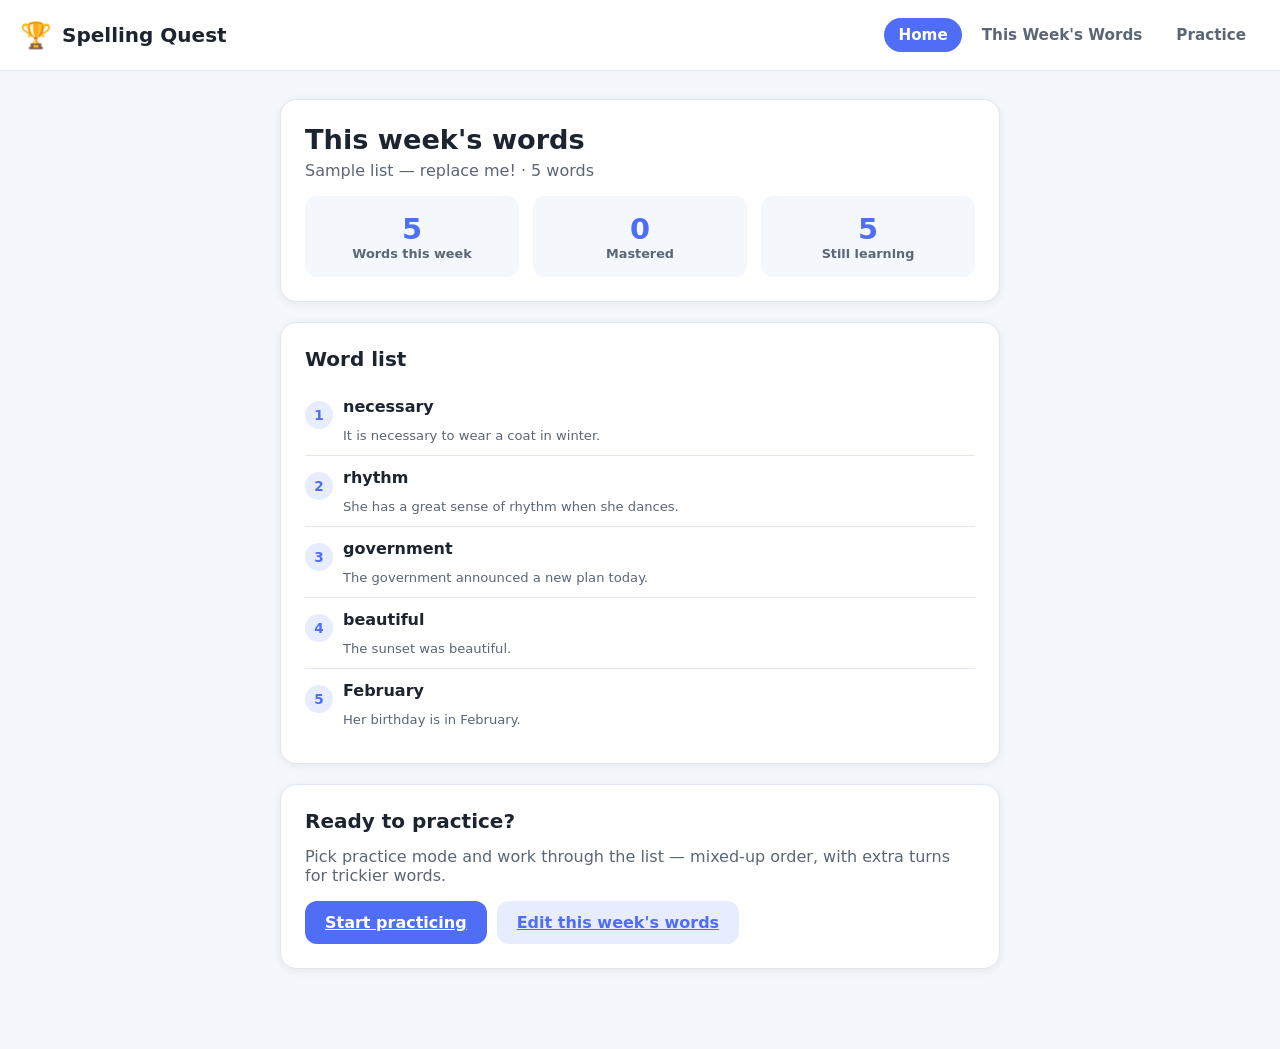
==== index.html @ d6627ffb "Initial version of Spelling Quest web app Static HTML/CSS/JS app for weekly spelling practice: enter" ====
<!doctype html>
<html lang="en">
<head>
  <meta charset="utf-8" />
  <meta name="viewport" content="width=device-width, initial-scale=1" />
  <title>Spelling Quest</title>
  <link rel="stylesheet" href="assets/style.css" />
</head>
<body>
  <header class="app-header">
    <a class="brand" href="index.html"><span class="logo">🏆</span> Spelling Quest</a>
    <nav class="tabs">
      <a href="index.html">Home</a>
      <a href="manage.html">This Week's Words</a>
      <a href="practice.html">Practice</a>
    </nav>
  </header>

  <main>
    <div class="card">
      <h1 id="greeting">This week's words</h1>
      <p class="sub" id="week-label">No word list yet.</p>

      <div class="stat-grid" id="stats"></div>
    </div>

    <div class="card" id="word-preview-card">
      <h2>Word list</h2>
      <div id="word-preview"></div>
    </div>

    <div class="card">
      <h2>Ready to practice?</h2>
      <p class="sub">Pick practice mode and work through the list &mdash; mixed-up order, with extra turns for trickier words.</p>
      <div class="btn-row">
        <a class="btn" href="practice.html">Start practicing</a>
        <a class="btn secondary" href="manage.html">Edit this week's words</a>
      </div>
    </div>
  </main>

  <script src="assets/app.js"></script>
  <script>
    (async function init() {
      let list = Store.getList();

      // Always check for a fresher published copy (e.g. edited on another device).
      const remote = await GitHub.loadLatest(Store.getGithubConfig());
      if (remote && (!list || new Date(remote.updatedAt) > new Date(list.updatedAt || 0))) {
        list = remote;
        Store.setList(list);
      }

      const words = list?.words || [];
      document.getElementById("week-label").textContent = list
        ? `${list.label || "Current list"} · ${words.length} word${words.length === 1 ? "" : "s"}`
        : "No words yet — add some on the “This Week's Words” page.";

      const progress = Store.getProgress();
      const masteredCount = words.filter((w) => progress[w.id]?.mastered).length;
      const statsEl = document.getElementById("stats");
      if (words.length) {
        statsEl.innerHTML = `
          <div class="stat"><div class="value">${words.length}</div><div class="label">Words this week</div></div>
          <div class="stat"><div class="value">${masteredCount}</div><div class="label">Mastered</div></div>
          <div class="stat"><div class="value">${words.length - masteredCount}</div><div class="label">Still learning</div></div>
        `;
      } else {
        statsEl.innerHTML = "";
      }

      const previewEl = document.getElementById("word-preview");
      if (!words.length) {
        previewEl.innerHTML = `<div class="empty-state"><div class="icon">✏️</div><p>No spelling words added yet.</p><a class="btn" href="manage.html">Add this week's words</a></div>`;
      } else {
        previewEl.innerHTML = words
          .map((w, i) => {
            const mastered = progress[w.id]?.mastered;
            return `<div class="word-row">
              <div class="num">${i + 1}</div>
              <div class="fields">
                <strong>${escapeHtml(w.word)}</strong>
                ${w.sentence ? `<span class="help-text">${escapeHtml(w.sentence)}</span>` : ""}
              </div>
              ${mastered ? '<span class="pill">Mastered</span>' : ""}
            </div>`;
          })
          .join("");
      }
    })();

    function escapeHtml(str) {
      return String(str).replace(/[&<>"']/g, (c) => ({ "&": "&amp;", "<": "&lt;", ">": "&gt;", '"': "&quot;", "'": "&#39;" }[c]));
    }
  </script>
</body>
</html>
---- assets/style.css ----
:root {
  --bg: #f4f7fb;
  --surface: #ffffff;
  --text: #1c2430;
  --text-dim: #5b6676;
  --primary: #4f6df5;
  --primary-dim: #e8ecff;
  --good: #1e9e63;
  --good-bg: #e3f8ec;
  --bad: #e0453f;
  --bad-bg: #fde9e8;
  --border: #e1e6ef;
  --radius: 16px;
  --shadow: 0 2px 10px rgba(30, 40, 70, 0.07);
}

@media (prefers-color-scheme: dark) {
  :root {
    --bg: #161a23;
    --surface: #1f2430;
    --text: #eef1f8;
    --text-dim: #9aa4b8;
    --primary: #7b93ff;
    --primary-dim: #2a2f45;
    --good: #4fd394;
    --good-bg: #163828;
    --bad: #ff7b74;
    --bad-bg: #3a2222;
    --border: #2b3242;
    --shadow: 0 2px 14px rgba(0, 0, 0, 0.35);
  }
}

* { box-sizing: border-box; }

html, body {
  margin: 0;
  padding: 0;
  background: var(--bg);
  color: var(--text);
  font-family: "Avenir Next", "Segoe UI", system-ui, -apple-system, sans-serif;
  -webkit-font-smoothing: antialiased;
}

body {
  min-height: 100vh;
  display: flex;
  flex-direction: column;
}

a { color: var(--primary); }

.app-header {
  padding: 18px 20px;
  display: flex;
  align-items: center;
  justify-content: space-between;
  gap: 12px;
  border-bottom: 1px solid var(--border);
  background: var(--surface);
}

.brand {
  display: flex;
  align-items: center;
  gap: 10px;
  font-weight: 800;
  font-size: 1.25rem;
  text-decoration: none;
  color: var(--text);
}

.brand .logo {
  font-size: 1.6rem;
}

nav.tabs {
  display: flex;
  gap: 6px;
}

nav.tabs a {
  text-decoration: none;
  color: var(--text-dim);
  padding: 8px 14px;
  border-radius: 999px;
  font-weight: 600;
  font-size: 0.95rem;
  transition: background 0.15s, color 0.15s;
}

nav.tabs a:hover { background: var(--primary-dim); }
nav.tabs a.active { background: var(--primary); color: white; }

main {
  flex: 1;
  width: 100%;
  max-width: 760px;
  margin: 0 auto;
  padding: 28px 20px 60px;
}

.card {
  background: var(--surface);
  border: 1px solid var(--border);
  border-radius: var(--radius);
  box-shadow: var(--shadow);
  padding: 24px;
  margin-bottom: 20px;
}

h1 { font-size: 1.7rem; margin: 0 0 6px; }
h2 { font-size: 1.25rem; margin: 0 0 14px; }
p.sub { color: var(--text-dim); margin-top: 0; }

.btn {
  display: inline-flex;
  align-items: center;
  justify-content: center;
  gap: 8px;
  border: none;
  border-radius: 12px;
  padding: 12px 20px;
  font-size: 1rem;
  font-weight: 700;
  cursor: pointer;
  background: var(--primary);
  color: white;
  transition: transform 0.1s, filter 0.15s;
}
.btn:hover { filter: brightness(1.08); }
.btn:active { transform: scale(0.97); }
.btn.secondary {
  background: var(--primary-dim);
  color: var(--primary);
}
.btn.ghost {
  background: transparent;
  color: var(--text-dim);
  border: 1px solid var(--border);
}
.btn.danger { background: var(--bad); }
.btn:disabled { opacity: 0.5; cursor: not-allowed; }
.btn-row { display: flex; gap: 10px; flex-wrap: wrap; }

input[type="text"], input[type="password"], textarea, select {
  width: 100%;
  padding: 12px 14px;
  border-radius: 10px;
  border: 1px solid var(--border);
  background: var(--bg);
  color: var(--text);
  font-size: 1rem;
  font-family: inherit;
}
input:focus, textarea:focus, select:focus {
  outline: 2px solid var(--primary);
  outline-offset: 1px;
}

label { font-weight: 600; font-size: 0.9rem; color: var(--text-dim); display: block; margin-bottom: 6px; }
.field { margin-bottom: 16px; }

.word-row {
  display: flex;
  gap: 10px;
  align-items: flex-start;
  padding: 12px 0;
  border-bottom: 1px solid var(--border);
}
.word-row:last-child { border-bottom: none; }
.word-row .num {
  width: 28px;
  height: 28px;
  border-radius: 50%;
  background: var(--primary-dim);
  color: var(--primary);
  display: flex;
  align-items: center;
  justify-content: center;
  font-weight: 700;
  font-size: 0.85rem;
  flex-shrink: 0;
  margin-top: 4px;
}
.word-row .fields { flex: 1; display: flex; flex-direction: column; gap: 8px; }
.word-row .remove {
  background: none;
  border: none;
  color: var(--bad);
  font-size: 1.3rem;
  cursor: pointer;
  padding: 4px 8px;
}

.pill {
  display: inline-block;
  padding: 4px 12px;
  border-radius: 999px;
  background: var(--primary-dim);
  color: var(--primary);
  font-weight: 700;
  font-size: 0.8rem;
}

.stat-grid {
  display: grid;
  grid-template-columns: repeat(auto-fit, minmax(120px, 1fr));
  gap: 14px;
}
.stat {
  background: var(--bg);
  border-radius: 12px;
  padding: 16px;
  text-align: center;
}
.stat .value { font-size: 1.8rem; font-weight: 800; color: var(--primary); }
.stat .label { font-size: 0.8rem; color: var(--text-dim); font-weight: 600; }

.big-word {
  font-size: 2.6rem;
  font-weight: 800;
  text-align: center;
  letter-spacing: 1px;
  margin: 10px 0;
}

.speak-btn {
  width: 56px;
  height: 56px;
  border-radius: 50%;
  border: none;
  background: var(--primary);
  color: white;
  font-size: 1.5rem;
  cursor: pointer;
  display: flex;
  align-items: center;
  justify-content: center;
  margin: 0 auto 14px;
  box-shadow: var(--shadow);
}
.speak-btn:hover { filter: brightness(1.08); }

.feedback-banner {
  border-radius: 12px;
  padding: 14px 16px;
  font-weight: 700;
  text-align: center;
  margin-bottom: 16px;
}
.feedback-banner.good { background: var(--good-bg); color: var(--good); }
.feedback-banner.bad { background: var(--bad-bg); color: var(--bad); }

.diff-letter {
  display: inline-block;
  padding: 2px 4px;
  border-radius: 4px;
  font-family: "SF Mono", Menlo, monospace;
  font-size: 1.4rem;
}
.diff-letter.ok { color: var(--good); }
.diff-letter.wrong { background: var(--bad-bg); color: var(--bad); }
.diff-letter.missing { background: var(--bad-bg); color: var(--bad); text-decoration: underline; }

.progress-bar-track {
  height: 10px;
  border-radius: 999px;
  background: var(--primary-dim);
  overflow: hidden;
  margin: 10px 0 4px;
}
.progress-bar-fill {
  height: 100%;
  background: var(--primary);
  transition: width 0.3s ease;
}

.empty-state {
  text-align: center;
  padding: 40px 20px;
  color: var(--text-dim);
}
.empty-state .icon { font-size: 2.4rem; margin-bottom: 10px; }

.toast {
  position: fixed;
  bottom: 24px;
  left: 50%;
  transform: translateX(-50%);
  background: var(--text);
  color: var(--bg);
  padding: 12px 20px;
  border-radius: 10px;
  font-weight: 600;
  box-shadow: var(--shadow);
  z-index: 50;
  opacity: 0;
  pointer-events: none;
  transition: opacity 0.25s, transform 0.25s;
}
.toast.show { opacity: 1; transform: translateX(-50%) translateY(0); }

.mode-grid {
  display: grid;
  grid-template-columns: repeat(auto-fit, minmax(150px, 1fr));
  gap: 14px;
}
.mode-card {
  background: var(--bg);
  border: 2px solid transparent;
  border-radius: 14px;
  padding: 18px;
  text-align: center;
  cursor: pointer;
  transition: border-color 0.15s, transform 0.1s;
}
.mode-card:hover { border-color: var(--primary); transform: translateY(-2px); }
.mode-card .icon { font-size: 1.8rem; margin-bottom: 8px; }
.mode-card .title { font-weight: 700; margin-bottom: 4px; }
.mode-card .desc { font-size: 0.8rem; color: var(--text-dim); }

details.settings summary {
  cursor: pointer;
  font-weight: 700;
  color: var(--text-dim);
  padding: 4px 0;
}

.help-text { font-size: 0.82rem; color: var(--text-dim); margin-top: 4px; }

@media (max-width: 480px) {
  .big-word { font-size: 1.9rem; }
  main { padding: 20px 14px 50px; }
  .app-header { flex-wrap: wrap; }
}
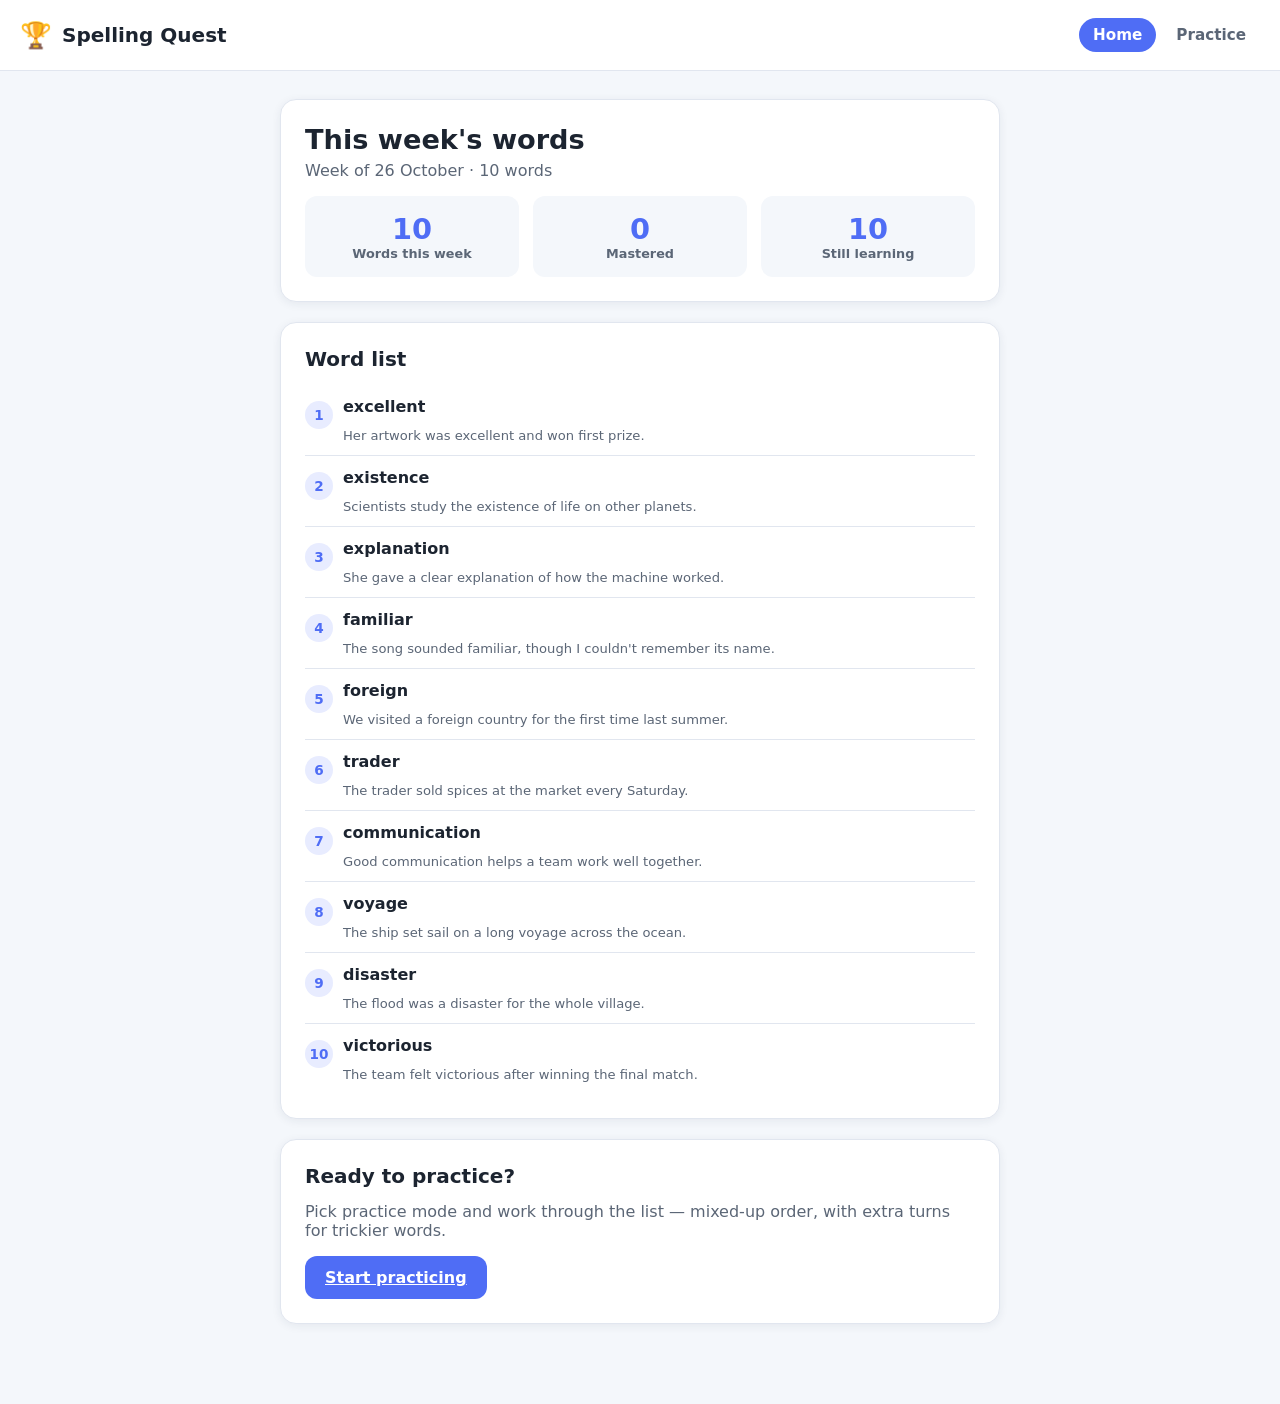
==== commit 1b237506: "Remove in-app word editing Words are now added entirely via the /add-words Claude Code skill, which " ====
--- a/index.html
+++ b/index.html
@@ -11,7 +11,6 @@
     <a class="brand" href="index.html"><span class="logo">🏆</span> Spelling Quest</a>
     <nav class="tabs">
       <a href="index.html">Home</a>
-      <a href="manage.html">This Week's Words</a>
       <a href="practice.html">Practice</a>
     </nav>
   </header>
@@ -34,7 +33,6 @@
       <p class="sub">Pick practice mode and work through the list &mdash; mixed-up order, with extra turns for trickier words.</p>
       <div class="btn-row">
         <a class="btn" href="practice.html">Start practicing</a>
-        <a class="btn secondary" href="manage.html">Edit this week's words</a>
       </div>
     </div>
   </main>
@@ -44,8 +42,8 @@
     (async function init() {
       let list = Store.getList();
 
-      // Always check for a fresher published copy (e.g. edited on another device).
-      const remote = await GitHub.loadLatest(Store.getGithubConfig());
+      // Always check for a fresher published copy (e.g. a new /add-words run).
+      const remote = await GitHub.loadLatest();
       if (remote && (!list || new Date(remote.updatedAt) > new Date(list.updatedAt || 0))) {
         list = remote;
         Store.setList(list);
@@ -71,7 +69,7 @@
 
       const previewEl = document.getElementById("word-preview");
       if (!words.length) {
-        previewEl.innerHTML = `<div class="empty-state"><div class="icon">✏️</div><p>No spelling words added yet.</p><a class="btn" href="manage.html">Add this week's words</a></div>`;
+        previewEl.innerHTML = `<div class="empty-state"><div class="icon">✏️</div><p>No spelling words added yet — use the <code>/add-words</code> skill in Claude Code to add this week's list.</p></div>`;
       } else {
         previewEl.innerHTML = words
           .map((w, i) => {
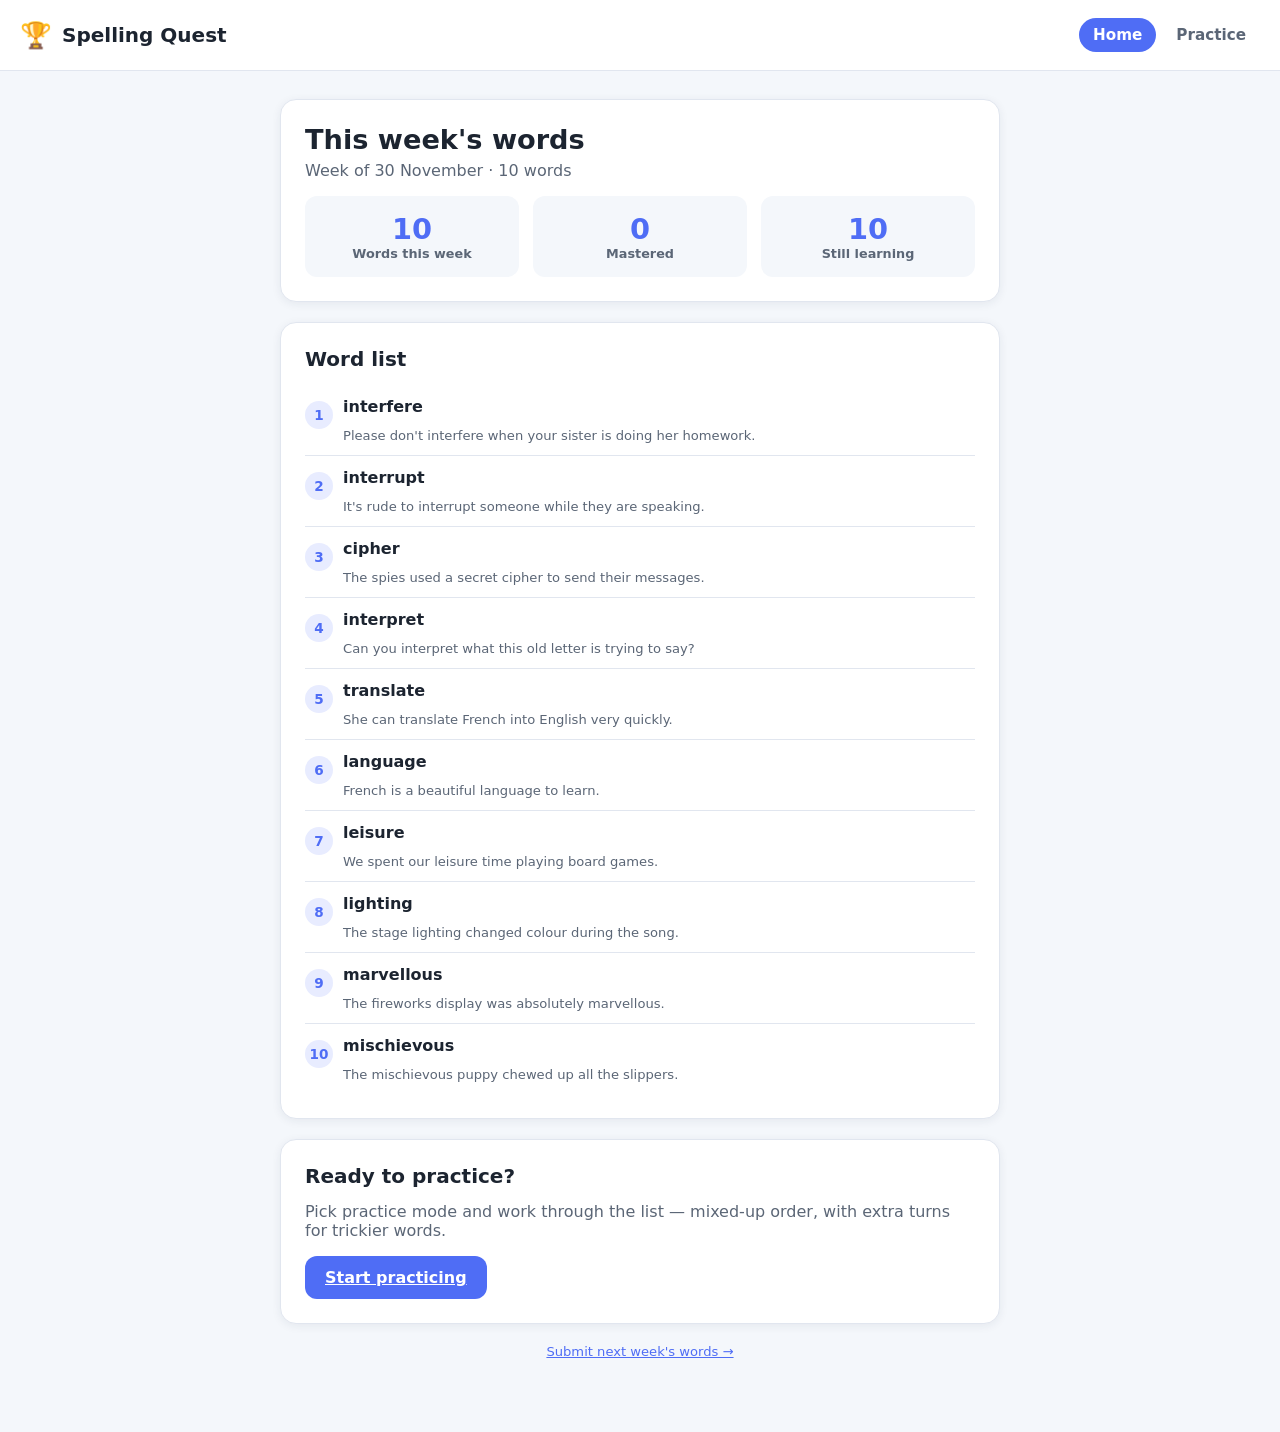
==== commit d0e7d472: "Add internet-facing word submission form submit.html lets anyone with the link type in the weekly wo" ====
--- a/index.html
+++ b/index.html
@@ -5,6 +5,14 @@
   <meta name="viewport" content="width=device-width, initial-scale=1" />
   <title>Spelling Quest</title>
   <link rel="stylesheet" href="assets/style.css" />
+  <link rel="manifest" href="manifest.json" />
+  <link rel="icon" href="assets/icons/icon-192.png" />
+  <link rel="apple-touch-icon" href="assets/icons/apple-touch-icon.png" />
+  <meta name="theme-color" content="#4f6df5" />
+  <meta name="mobile-web-app-capable" content="yes" />
+  <meta name="apple-mobile-web-app-capable" content="yes" />
+  <meta name="apple-mobile-web-app-status-bar-style" content="default" />
+  <meta name="apple-mobile-web-app-title" content="Spelling Quest" />
 </head>
 <body>
   <header class="app-header">
@@ -35,6 +43,8 @@
         <a class="btn" href="practice.html">Start practicing</a>
       </div>
     </div>
+
+    <p class="help-text" style="text-align:center;"><a href="submit.html">Submit next week's words &rarr;</a></p>
   </main>
 
   <script src="assets/app.js"></script>
@@ -69,7 +79,7 @@
 
       const previewEl = document.getElementById("word-preview");
       if (!words.length) {
-        previewEl.innerHTML = `<div class="empty-state"><div class="icon">✏️</div><p>No spelling words added yet — use the <code>/add-words</code> skill in Claude Code to add this week's list.</p></div>`;
+        previewEl.innerHTML = `<div class="empty-state"><div class="icon">✏️</div><p>No spelling words added yet — use the <a href="submit.html">submission form</a> or the <code>/add-words</code> skill in Claude Code to add this week's list.</p></div>`;
       } else {
         previewEl.innerHTML = words
           .map((w, i) => {
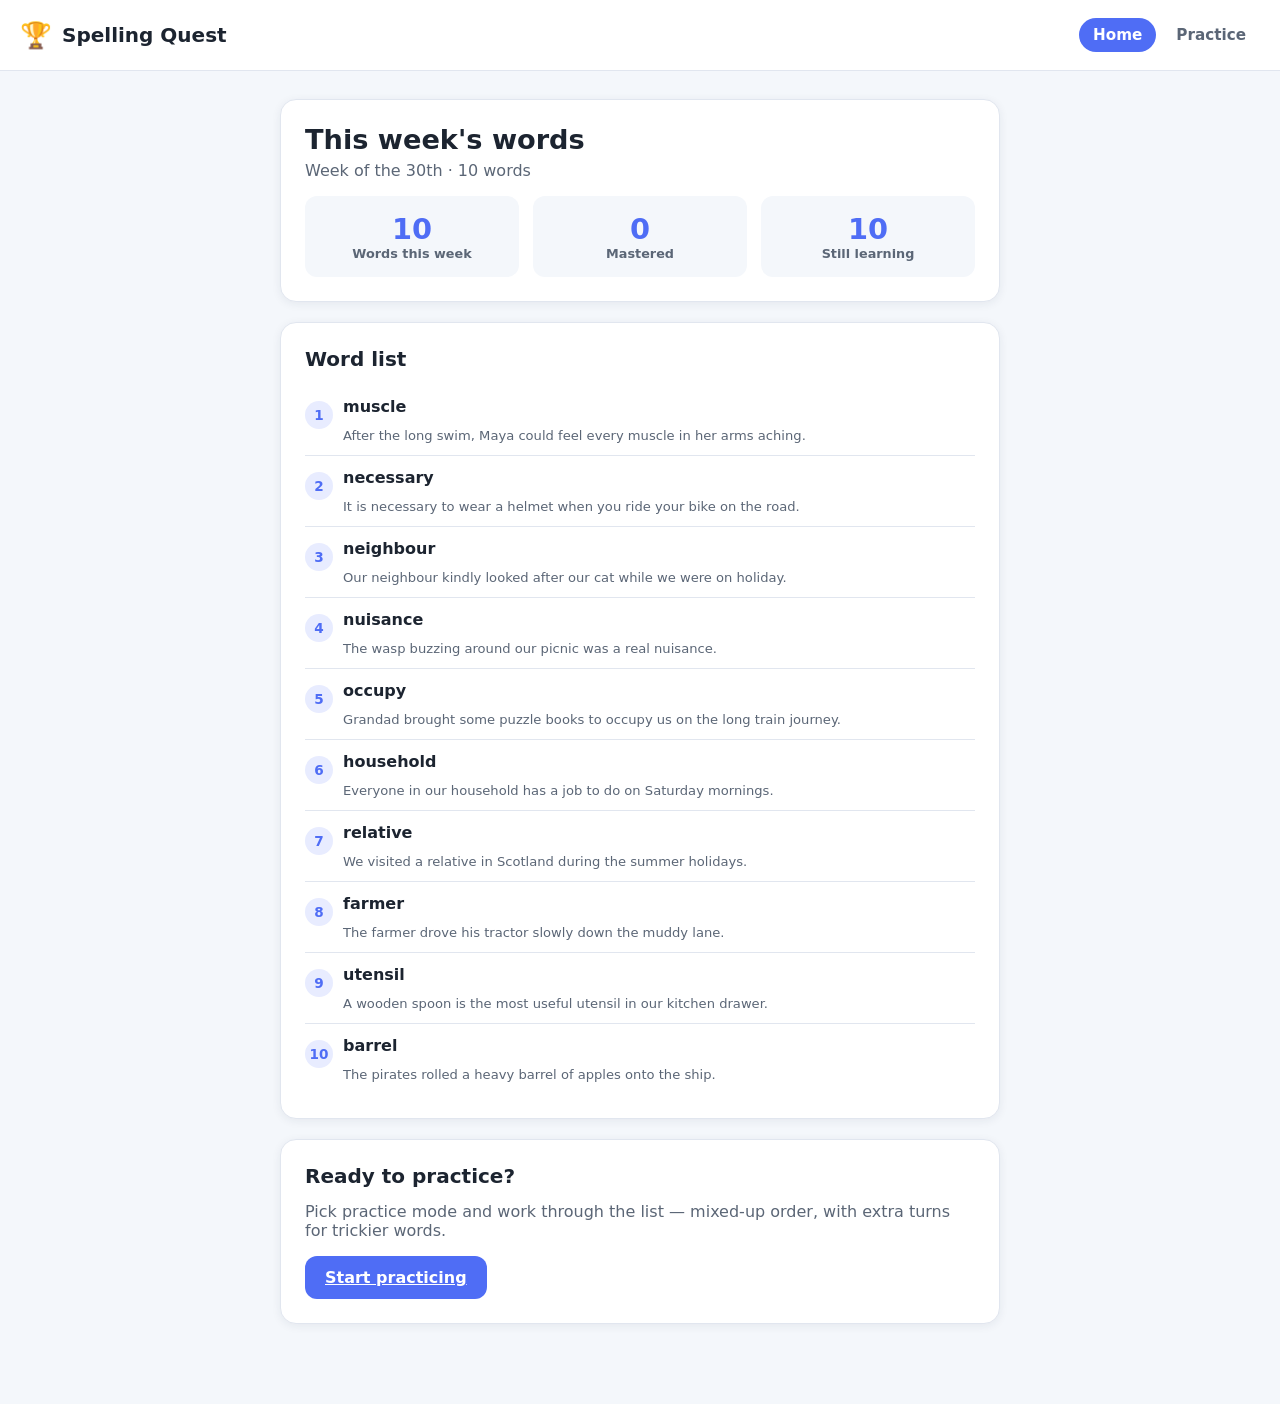
==== commit 1971f088: "Remove visible links to submit.html from the home page The submission page stays reachable at its UR" ====
--- a/index.html
+++ b/index.html
@@ -43,8 +43,6 @@
         <a class="btn" href="practice.html">Start practicing</a>
       </div>
     </div>
-
-    <p class="help-text" style="text-align:center;"><a href="submit.html">Submit next week's words &rarr;</a></p>
   </main>
 
   <script src="assets/app.js"></script>
@@ -79,7 +77,7 @@
 
       const previewEl = document.getElementById("word-preview");
       if (!words.length) {
-        previewEl.innerHTML = `<div class="empty-state"><div class="icon">✏️</div><p>No spelling words added yet — use the <a href="submit.html">submission form</a> or the <code>/add-words</code> skill in Claude Code to add this week's list.</p></div>`;
+        previewEl.innerHTML = `<div class="empty-state"><div class="icon">✏️</div><p>No spelling words added yet.</p></div>`;
       } else {
         previewEl.innerHTML = words
           .map((w, i) => {
